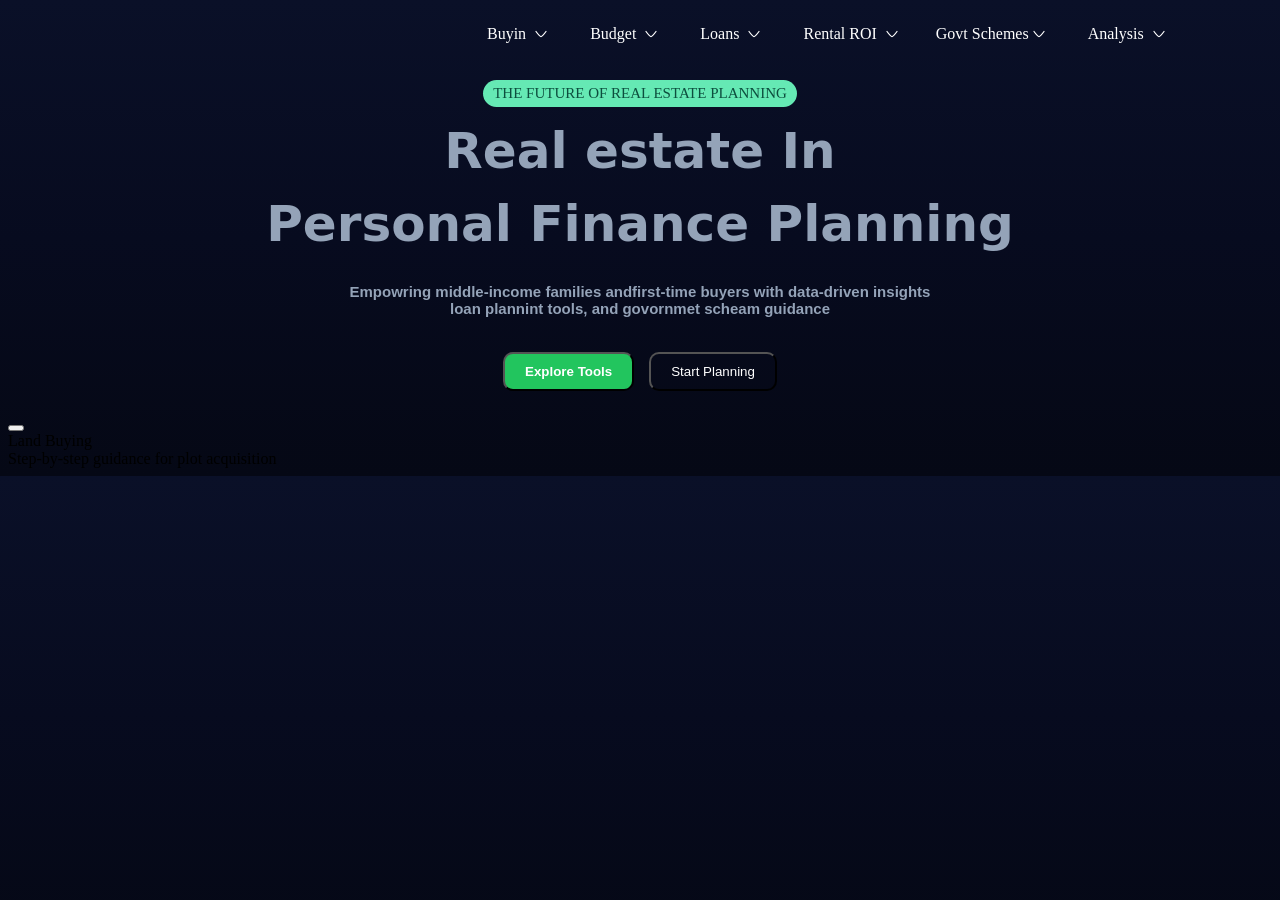
==== index.html @ 66ed5e0a "Add initial HTML structure and styling for the real estate project" ====
<!DOCTYPE html>
<html lang="en">

<head>
    <meta charset="UTF-8">
    <meta name="viewport" content="width=device-width, initial-scale=1.0">
    <title>Document</title>
    <style>
        .logo {
            display: flex;

        }

        .logo img {
            width: 124px;
        }

        .navbar{
            background-color: transparent;
        }

        nav {
            display: flex;
            justify-content: space-around;
            align-items: center;
            font-family: 'Segoe UI';
            color: white;

        }
        .sec1 {
            color: #94a3b8;
        }
        .sec2{
            color: #94a3b8;
        }

        .right ul {
            display: flex;
            gap: 34px;
        }

        .right ul li {
            list-style: none;
            display: flex;
            align-items: center;
            cursor: pointer;
        }

        .right ul li span {
            padding: 0 5px;
        }

        body {
            background: linear-gradient(180deg,
                    #0A1028 0%,
                    #070B1F 50%,
                    #050815 100%);
        }

        .first {
            display: flex;
            flex-direction: column;
            justify-content: center;
            align-items: center;
            gap: 15px;
            padding: 8px;
            margin: 10px
        }

        .first span {

            font-family: system-ui;
            font-size: 50px;
            align-items: center;

        }

        .A button {
            font-size: 15px;
            font-family: bold;
            margin-top: 2px;
            background: rgb(101, 233, 180);
            padding: 5px 10px;
            COLOR: rgb(13, 78, 62);
            border-radius: 20px;
            border: none;

        }

        .B {
            font-size: 15px;
            width: 47vw;
            text-align: center;
            font-family: sans-serif;
            color: #94a3b8;
        }

        .second {
            display: flex;
            gap: 15px;
            padding: 5px;
        }

        .second button {
            padding: 10px 20px;

            border-radius: 10px;
            border: 1 black;
        }

        .a {
            background: #22c55e;
            text-align: center;
            font-style: bold;

        }

        .a div {
            color: white;
        }

        .b {
            background: transparent;
            color: white;
        }

        .flex {
            display: flex;

        }
    </style>
</head>

<body>
    <header>
        <nav class="navbar">
            <div class="logo">
                <img src="realestate img.jpeg" alt="">
            </div>
            <div class="right">
                <ul>
                    <li><span> Buyin </span><svg xmlns="http://www.w3.org/2000/svg" viewBox="0 0 24 24" width="20"
                            height="20" color="currentColor" fill="none" stroke="currentColor" stroke-width="1.5"
                            stroke-linecap="round" stroke-linejoin="round">
                            <path d="M18 9.00005C18 9.00005 13.5811 15 12 15C10.4188 15 6 9 6 9"></path>
                        </svg>
                    </li>

                    <li><span> Budget </span><svg xmlns="http://www.w3.org/2000/svg" viewBox="0 0 24 24" width="20"
                            height="20" color="currentColor" fill="none" stroke="currentColor" stroke-width="1.5"
                            stroke-linecap="round" stroke-linejoin="round">
                            <path d="M18 9.00005C18 9.00005 13.5811 15 12 15C10.4188 15 6 9 6 9"></path>
                        </svg>
                    </li>

                    <li><span> Loans </span><svg xmlns="http://www.w3.org/2000/svg" viewBox="0 0 24 24" width="20"
                            height="20" color="currentColor" fill="none" stroke="currentColor" stroke-width="1.5"
                            stroke-linecap="round" stroke-linejoin="round">
                            <path d="M18 9.00005C18 9.00005 13.5811 15 12 15C10.4188 15 6 9 6 9"></path>
                        </svg>
                    </li>

                    <li><span> Rental ROI </span><svg xmlns="http://www.w3.org/2000/svg" viewBox="0 0 24 24" width="20"
                            height="20" color="currentColor" fill="none" stroke="currentColor" stroke-width="1.5"
                            stroke-linecap="round" stroke-linejoin="round">
                            <path d="M18 9.00005C18 9.00005 13.5811 15 12 15C10.4188 15 6 9 6 9"></path>
                        </svg>
                    </li>

                    <li> Govt Schemes </span><svg xmlns="http://www.w3.org/2000/svg" viewBox="0 0 24 24" width="20"
                            height="20" color="currentColor" fill="none" stroke="currentColor" stroke-width="1.5"
                            stroke-linecap="round" stroke-linejoin="round">
                            <path d="M18 9.00005C18 9.00005 13.5811 15 12 15C10.4188 15 6 9 6 9"></path>
                        </svg>
                    </li>

                    <li><span> Analysis </span><svg xmlns="http://www.w3.org/2000/svg" viewBox="0 0 24 24" width="20"
                            height="20" color="currentColor" fill="none" stroke="currentColor" stroke-width="1.5"
                            stroke-linecap="round" stroke-linejoin="round">
                            <path d="M18 9.00005C18 9.00005 13.5811 15 12 15C10.4188 15 6 9 6 9"></path>
                        </svg>
                    </li>

                </ul>
            </div>

        </nav>
    </header>
    <main>
        <section class="first">
            <div class="A">
                <button>
                    THE FUTURE OF REAL ESTATE PLANNING
                </button>
            </div >
            <span class="sec1"> <b>Real estate In</b></span>
            <span class="sec2"> <b>Personal Finance Planning</b></span>

            <p class="B"> <b> Empowring middle-income families andfirst-time buyers with data-driven insights loan
                    plannint tools, and govornmet scheam guidance</b></p>    

            <section class="second">
                <button class="a">
                    <div> <b>Explore Tools</b></div>
                </button>

                <button class="b">
                    <div> <b></b>Start Planning</b></div>
                </button>
               </section>       
          
            
        </section>
        <section class="third">
            <div class="grid">
                <div class="item">
                    <button class="btn1"></button>
                    <div class="item-lang1">Land Buying</div>
                    <div class="item-lang2"> Step-by-step guidance for plot acquisition</div>
                </div>
            </div>
        </section>

    </main>
</body>

</html>
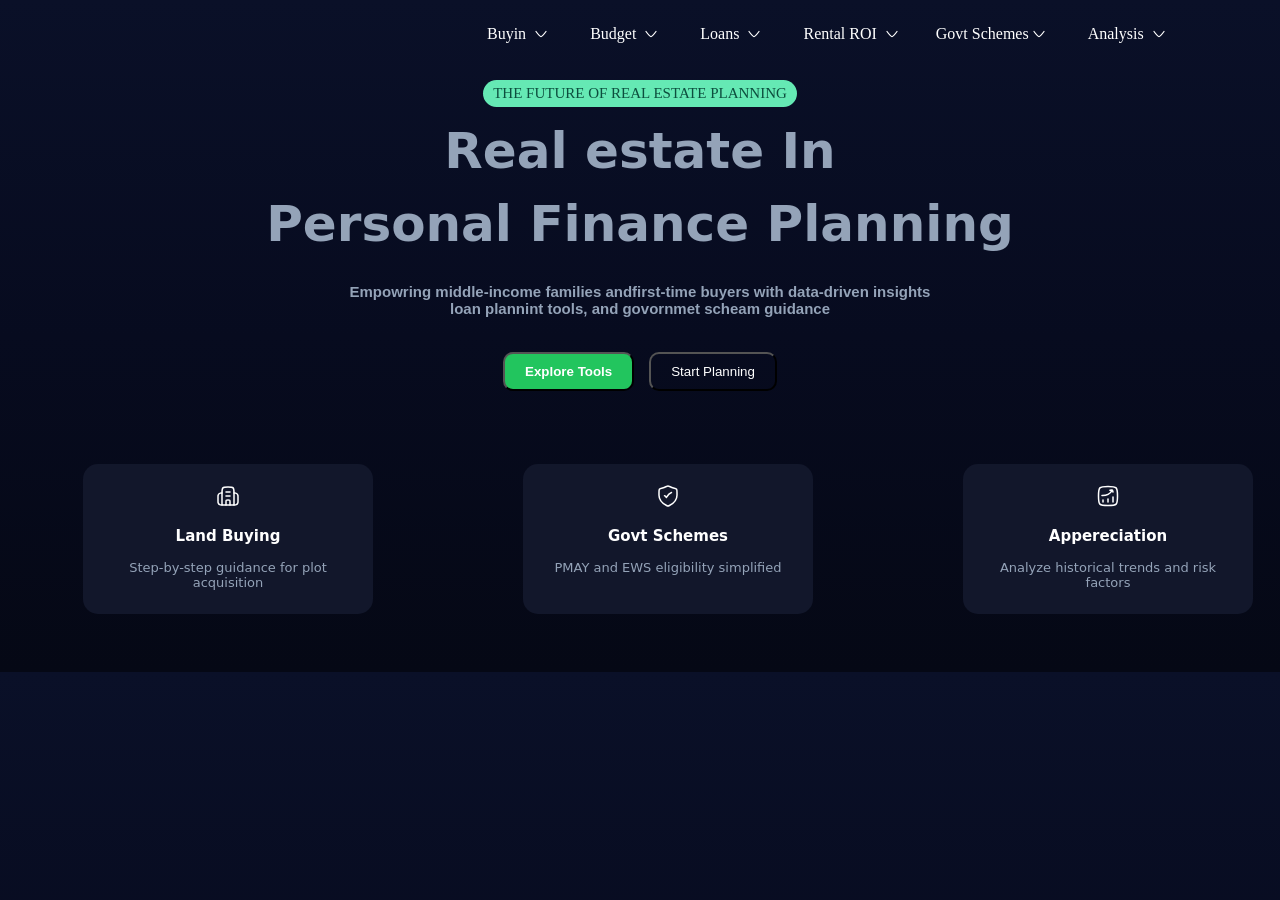
==== commit e8a24b8b: "Refactor HTML and CSS structure for improved layout and readability" ====
--- a/index.html
+++ b/index.html
@@ -5,130 +5,7 @@
     <meta charset="UTF-8">
     <meta name="viewport" content="width=device-width, initial-scale=1.0">
     <title>Document</title>
-    <style>
-        .logo {
-            display: flex;
-
-        }
-
-        .logo img {
-            width: 124px;
-        }
-
-        .navbar{
-            background-color: transparent;
-        }
-
-        nav {
-            display: flex;
-            justify-content: space-around;
-            align-items: center;
-            font-family: 'Segoe UI';
-            color: white;
-
-        }
-        .sec1 {
-            color: #94a3b8;
-        }
-        .sec2{
-            color: #94a3b8;
-        }
-
-        .right ul {
-            display: flex;
-            gap: 34px;
-        }
-
-        .right ul li {
-            list-style: none;
-            display: flex;
-            align-items: center;
-            cursor: pointer;
-        }
-
-        .right ul li span {
-            padding: 0 5px;
-        }
-
-        body {
-            background: linear-gradient(180deg,
-                    #0A1028 0%,
-                    #070B1F 50%,
-                    #050815 100%);
-        }
-
-        .first {
-            display: flex;
-            flex-direction: column;
-            justify-content: center;
-            align-items: center;
-            gap: 15px;
-            padding: 8px;
-            margin: 10px
-        }
-
-        .first span {
-
-            font-family: system-ui;
-            font-size: 50px;
-            align-items: center;
-
-        }
-
-        .A button {
-            font-size: 15px;
-            font-family: bold;
-            margin-top: 2px;
-            background: rgb(101, 233, 180);
-            padding: 5px 10px;
-            COLOR: rgb(13, 78, 62);
-            border-radius: 20px;
-            border: none;
-
-        }
-
-        .B {
-            font-size: 15px;
-            width: 47vw;
-            text-align: center;
-            font-family: sans-serif;
-            color: #94a3b8;
-        }
-
-        .second {
-            display: flex;
-            gap: 15px;
-            padding: 5px;
-        }
-
-        .second button {
-            padding: 10px 20px;
-
-            border-radius: 10px;
-            border: 1 black;
-        }
-
-        .a {
-            background: #22c55e;
-            text-align: center;
-            font-style: bold;
-
-        }
-
-        .a div {
-            color: white;
-        }
-
-        .b {
-            background: transparent;
-            color: white;
-        }
-
-        .flex {
-            display: flex;
-
-        }
-    </style>
+    <link rel="stylesheet" href="style.css">
 </head>
 
 <body>
@@ -192,12 +69,12 @@
                 <button>
                     THE FUTURE OF REAL ESTATE PLANNING
                 </button>
-            </div >
+            </div>
             <span class="sec1"> <b>Real estate In</b></span>
             <span class="sec2"> <b>Personal Finance Planning</b></span>
 
             <p class="B"> <b> Empowring middle-income families andfirst-time buyers with data-driven insights loan
-                    plannint tools, and govornmet scheam guidance</b></p>    
+                    plannint tools, and govornmet scheam guidance</b></p>
 
             <section class="second">
                 <button class="a">
@@ -207,17 +84,79 @@
                 <button class="b">
                     <div> <b></b>Start Planning</b></div>
                 </button>
-               </section>       
-          
-            
+            </section>
+
+
         </section>
         <section class="third">
             <div class="grid">
                 <div class="item">
-                    <button class="btn1"></button>
-                    <div class="item-lang1">Land Buying</div>
+                    <div class="photo1"><svg xmlns="http://www.w3.org/2000/svg" viewBox="0 0 24 24" width="24"
+                            height="24" color="currentColor" fill="none" stroke="currentColor" stroke-width="1.5"
+                            stroke-linecap="round" stroke-linejoin="round">
+                            <path
+                                d="M6 21C5.07003 21 4.60504 21 4.22354 20.8978C3.18827 20.6204 2.37962 19.8117 2.10222 18.7765C2 18.395 2 17.93 2 17V13C2 12.07 2 11.605 2.10222 11.2235C2.37962 10.1883 3.18827 9.37962 4.22354 9.10222C4.60504 9 5.07003 9 6 9">
+                            </path>
+                            <path
+                                d="M18 21C18.93 21 19.395 21 19.7765 20.8978C20.8117 20.6204 21.6204 19.8117 21.8978 18.7765C22 18.395 22 17.93 22 17V13C22 12.07 22 11.605 21.8978 11.2235C21.6204 10.1883 20.8117 9.37962 19.7765 9.10222C19.395 9 18.93 9 18 9">
+                            </path>
+                            <path
+                                d="M18 21V9C18 6.17157 18 4.75736 17.1213 3.87868C16.2426 3 14.8284 3 12 3C9.17157 3 7.75736 3 6.87868 3.87868C6 4.75736 6 6.17157 6 9V21H18Z">
+                            </path>
+                            <path
+                                d="M10 21V18C10 17.0572 10 16.5858 10.2929 16.2929C10.5858 16 11.0572 16 12 16C12.9428 16 13.4142 16 13.7071 16.2929C14 16.5858 14 17.0572 14 18V21">
+                            </path>
+                            <path d="M10 8H14"></path>
+                            <path d="M10 12H14"></path>
+                        </svg>
+                    </div>
+                    <div class="item-lang1"> <b>Land Buying</b></div>
                     <div class="item-lang2"> Step-by-step guidance for plot acquisition</div>
                 </div>
+
+
+
+            </div>
+            <div class="grid">
+                <div class="item">
+                    <div class="photo1"><svg xmlns="http://www.w3.org/2000/svg" viewBox="0 0 24 24" width="24"
+                            height="24" color="currentColor" fill="none" stroke="currentColor" stroke-width="1.5"
+                            stroke-linecap="round">
+                            <path
+                                d="M20.9922 11.1833V8.28029C20.9922 6.64029 20.9922 5.82028 20.5881 5.28529C20.184 4.75029 19.2703 4.49056 17.4429 3.9711C16.1944 3.6162 15.0938 3.18863 14.2145 2.79829C13.0156 2.2661 12.4161 2 11.9922 2C11.5682 2 10.9688 2.2661 9.7699 2.79829C8.89057 3.18863 7.79002 3.61619 6.54152 3.9711C4.71411 4.49056 3.80041 4.75029 3.3963 5.28529C2.99219 5.82028 2.99219 6.64029 2.99219 8.28029V11.1833C2.99219 16.8085 8.05496 20.1835 10.5861 21.5194C11.1932 21.8398 11.4968 22 11.9922 22C12.4876 22 12.7911 21.8398 13.3982 21.5194C15.9294 20.1835 20.9922 16.8085 20.9922 11.1833Z">
+                            </path>
+                            <path
+                                d="M8.49219 11.8333C8.49219 11.8333 9.36719 11.8333 10.2422 13.5C10.2422 13.5 13.0216 9.33333 15.4922 8.5"
+                                stroke-linejoin="round"></path>
+                        </svg>
+                    </div>
+                    <div class="item-lang1"> <b>Govt Schemes</b></div>
+                    <div class="item-lang2"> PMAY and EWS eligibility simplified</div>
+                </div>
+
+
+
+            </div>
+            <div class="grid">
+                <div class="item">
+                    <div class="photo1"><svg xmlns="http://www.w3.org/2000/svg" viewBox="0 0 24 24" width="24"
+                            height="24" color="currentColor" fill="none" stroke="currentColor" stroke-width="1.5"
+                            stroke-linecap="round" stroke-linejoin="round">
+                            <path
+                                d="M7 18V16M12 18V15M17 18V13M2.5 12C2.5 7.52166 2.5 5.28249 3.89124 3.89124C5.28249 2.5 7.52166 2.5 12 2.5C16.4783 2.5 18.7175 2.5 20.1088 3.89124C21.5 5.28249 21.5 7.52166 21.5 12C21.5 16.4783 21.5 18.7175 20.1088 20.1088C18.7175 21.5 16.4783 21.5 12 21.5C7.52166 21.5 5.28249 21.5 3.89124 20.1088C2.5 18.7175 2.5 16.4783 2.5 12Z">
+                            </path>
+                            <path
+                                d="M5.99219 11.4863C8.14729 11.5581 13.0341 11.2328 15.8137 6.82132M13.9923 6.28835L15.8678 5.98649C16.0964 5.95738 16.432 6.13785 16.5145 6.35298L17.0104 7.99142">
+                            </path>
+                        </svg>
+                        </svg>
+                    </div>
+                    <div class="item-lang1"> <b>Appereciation</b></div>
+                    <div class="item-lang2"> Analyze historical trends and risk factors</div>
+                </div>
+
+
+
             </div>
         </section>
 
--- a/style.css
+++ b/style.css
@@ -0,0 +1,162 @@
+    .logo {
+        display: flex;
+
+    }
+
+    .logo img {
+        width: 124px;
+    }
+
+    .navbar {
+        background-color: transparent;
+    }
+
+    nav {
+        display: flex;
+        justify-content: space-around;
+        align-items: center;
+        font-family: 'Segoe UI';
+        color: white;
+
+    }
+
+    .sec1 {
+        color: #94a3b8;
+    }
+
+    .sec2 {
+        color: #94a3b8;
+    }
+
+    .right ul {
+        display: flex;
+        gap: 34px;
+    }
+
+    .right ul li {
+        list-style: none;
+        display: flex;
+        align-items: center;
+        cursor: pointer;
+    }
+
+    .right ul li span {
+        padding: 0 5px;
+    }
+
+    body {
+        background: linear-gradient(180deg,
+                #0A1028 0%,
+                #070B1F 50%,
+                #050815 100%);
+    }
+
+    .first {
+        display: flex;
+        flex-direction: column;
+        justify-content: center;
+        align-items: center;
+        gap: 15px;
+        padding: 8px;
+        margin: 10px
+    }
+
+    .first span {
+
+        font-family: system-ui;
+        font-size: 50px;
+        align-items: center;
+
+    }
+
+    .A button {
+        font-size: 15px;
+        font-family: bold;
+        margin-top: 2px;
+        background: rgb(101, 233, 180);
+        padding: 5px 10px;
+        COLOR: rgb(13, 78, 62);
+        border-radius: 20px;
+        border: none;
+
+    }
+
+    .B {
+        font-size: 15px;
+        width: 47vw;
+        text-align: center;
+        font-family: sans-serif;
+        color: #94a3b8;
+    }
+
+    .second {
+        display: flex;
+        gap: 15px;
+        padding: 5px;
+    }
+
+    .second button {
+        padding: 10px 20px;
+
+        border-radius: 10px;
+        border: 1 black;
+    }
+
+    .a {
+        background: #22c55e;
+        text-align: center;
+        font-style: bold;
+
+    }
+
+    .a div {
+        color: white;
+    }
+
+    .b {
+        background: transparent;
+        color: white;
+    }
+
+    .flex {
+        display: flex;
+
+    }
+    .third{
+        display: grid;
+        grid-template-columns: 1fr 1fr 1fr;
+    }
+
+    .grid {
+        padding: 20px;
+        margin: 50px 75px;
+        background: #12172b;
+        border-radius: 15px;
+        width: 250px;
+        height: 110px;
+        text-align: center;
+        
+       
+    }
+
+    .item-lang1 {
+        color: white;
+        font-size: 15px;
+        font-family: system-ui;
+        padding-top: 15px;
+    }
+
+    .item-lang2 {
+        color: #94a3b8;
+        font-size: 13px;
+        font-family: system-ui;
+        padding-top: 15px;
+
+    }
+
+    .photo1 {
+        width: 100%;
+        height: 100%;
+        border-radius: 10px;
+        filter: invert(1);
+    }
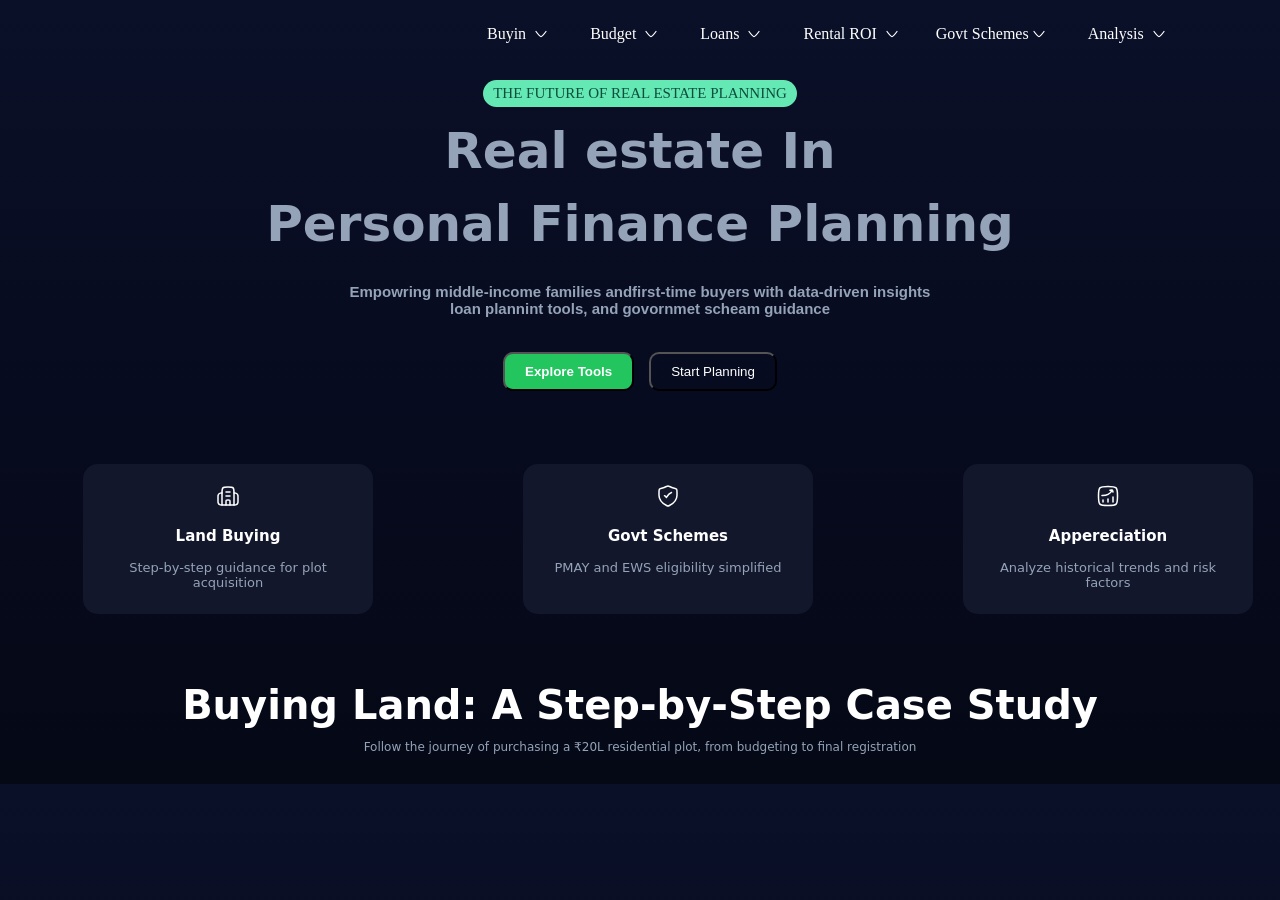
==== commit 4acde890: "Add new section and its css" ====
--- a/index.html
+++ b/index.html
@@ -114,8 +114,6 @@
                     <div class="item-lang2"> Step-by-step guidance for plot acquisition</div>
                 </div>
 
-
-
             </div>
             <div class="grid">
                 <div class="item">
@@ -160,6 +158,13 @@
             </div>
         </section>
 
+        <section class="fourth">
+            <div class="full">
+                <span class="sec"><b>Buying Land: A Step-by-Step Case Study</b></span>
+                <p>Follow the journey of purchasing a ₹20L residential plot, from budgeting to final registration</p>
+            </div>
+        </section>
+
     </main>
 </body>
 
--- a/style.css
+++ b/style.css
@@ -159,4 +159,24 @@
         height: 100%;
         border-radius: 10px;
         filter: invert(1);
+    }
+    .full {
+        display: flex;
+        flex-direction: column;
+        justify-content: center;
+        align-items: center;
+        gap: 0px;
+        padding: 8px;
+        margin: 10px
+    }
+    .full :nth-child(1) {
+        font-family: system-ui;
+        font-size: 40px;
+        color: white;
+    }
+    .full :nth-child(2) {
+        font-family: system-ui;
+        font-size: 12px;
+        color: #94a3b8;
+        text-align: center;
     }
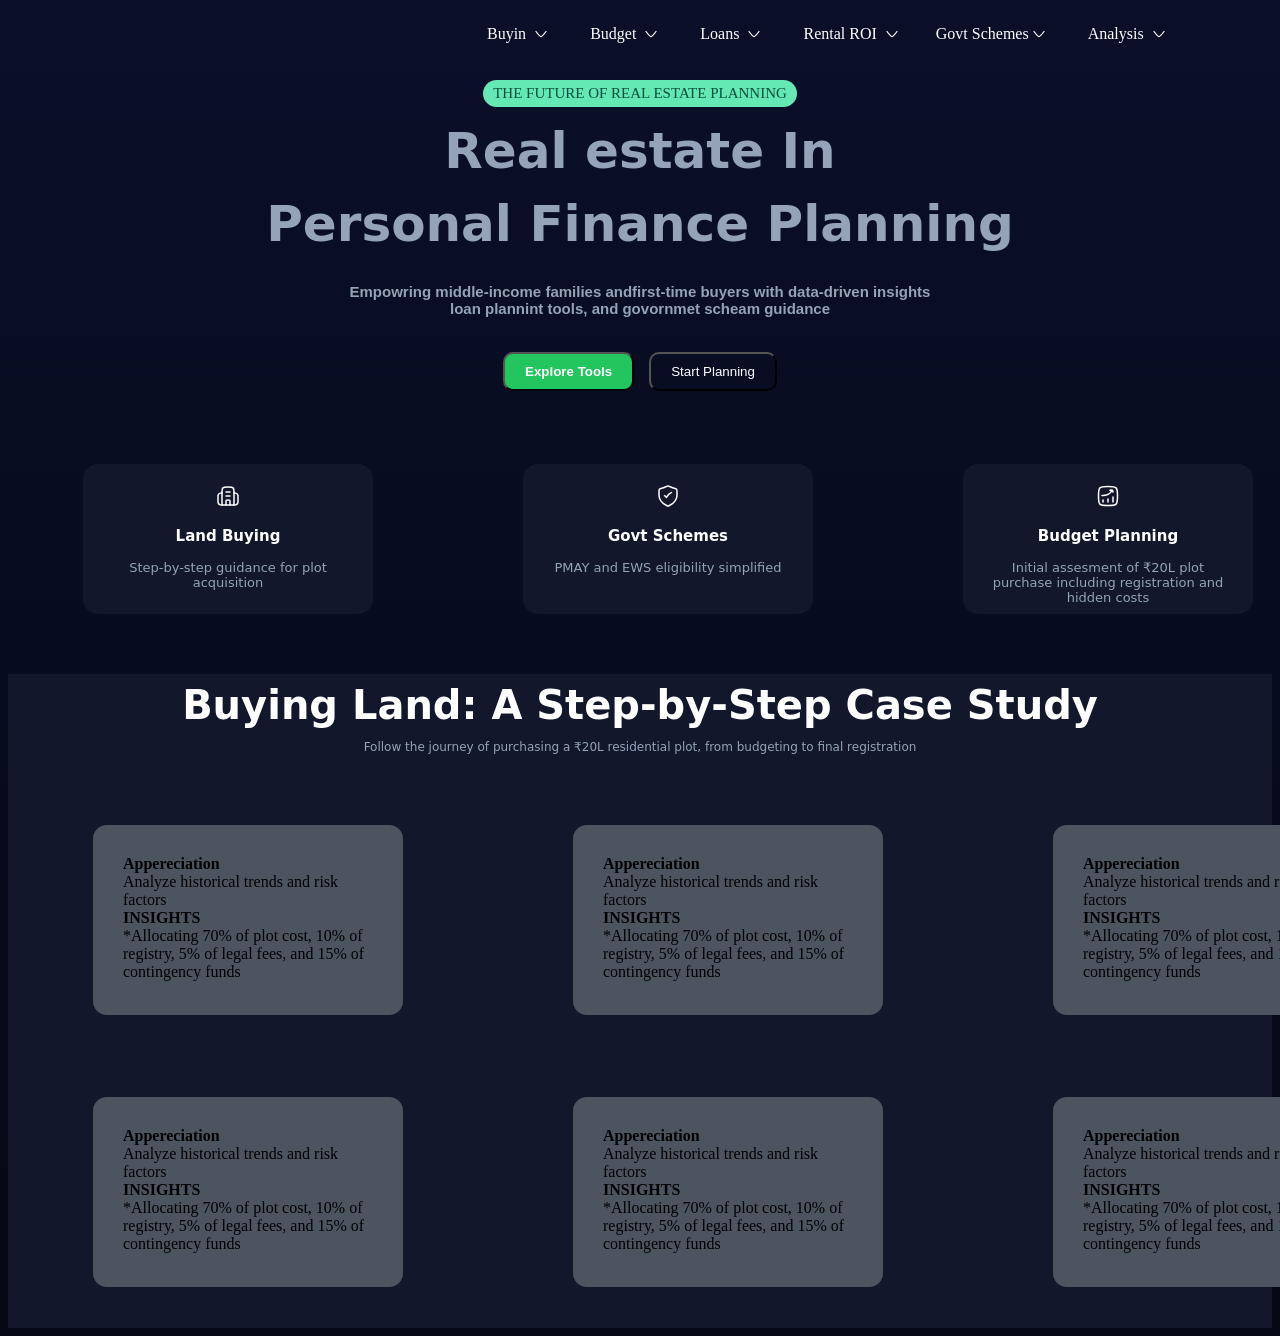
==== commit 3050aa08: "Update budget planning section and add new insights layout" ====
--- a/index.html
+++ b/index.html
@@ -149,8 +149,9 @@
                         </svg>
                         </svg>
                     </div>
-                    <div class="item-lang1"> <b>Appereciation</b></div>
-                    <div class="item-lang2"> Analyze historical trends and risk factors</div>
+                    <div class="item-lang1"> <b>Budget Planning</b></div>
+                    <div class="item-lang2"> Initial assesment of ₹20L plot purchase including registration and hidden
+                        costs</div>
                 </div>
 
 
@@ -163,6 +164,67 @@
                 <span class="sec"><b>Buying Land: A Step-by-Step Case Study</b></span>
                 <p>Follow the journey of purchasing a ₹20L residential plot, from budgeting to final registration</p>
             </div>
+
+
+            <section class="fourth1">
+                <div class="grid1">
+                    <div class="item-lang１"> <b>Appereciation</b></div>
+                    <div class="item-lang２"> Analyze historical trends and risk factors</div>
+
+                    <div class="item-lang３"> <b>INSIGHTS</b></div>
+                    <div class="item-lang４">*Allocating 70% of plot cost, 10% of registry, 5% of legal fees, and 15% of
+                        contingency funds</div>
+                </div>
+
+                <div class="grid2">
+                <div class="item-lang１"> <b>Appereciation</b></div>
+                <div class="item-lang２"> Analyze historical trends and risk factors</div>
+
+                <div class="item-lang３"> <b>INSIGHTS</b></div>
+                <div class="item-lang４">*Allocating 70% of plot cost, 10% of registry, 5% of legal fees, and 15% of
+                    contingency funds</div>
+            </div>
+
+            <div class="grid3">
+                <div class="item-lang１"> <b>Appereciation</b></div>
+                <div class="item-lang２"> Analyze historical trends and risk factors</div>
+
+                <div class="item-lang３"> <b>INSIGHTS</b></div>
+                <div class="item-lang４">*Allocating 70% of plot cost, 10% of registry, 5% of legal fees, and 15% of
+                    contingency funds</div>
+            </div>
+
+            <div class="grid4">
+                <div class="item-lang１"> <b>Appereciation</b></div>
+                <div class="item-lang２"> Analyze historical trends and risk factors</div>
+
+                <div class="item-lang３"> <b>INSIGHTS</b></div>
+                <div class="item-lang４">*Allocating 70% of plot cost, 10% of registry, 5% of legal fees, and 15% of
+                    contingency funds</div>
+            </div>
+
+            <div class="grid5">
+                <div class="item-lang１"> <b>Appereciation</b></div>
+                <div class="item-lang２"> Analyze historical trends and risk factors</div>
+
+                <div class="item-lang３"> <b>INSIGHTS</b></div>
+                <div class="item-lang４">*Allocating 70% of plot cost, 10% of registry, 5% of legal fees, and 15% of
+                    contingency funds</div>
+            </div>
+
+            <div class="grid6">
+                <div class="item-lang１"> <b>Appereciation</b></div>
+                <div class="item-lang２"> Analyze historical trends and risk factors</div>
+
+                <div class="item-lang３"> <b>INSIGHTS</b></div>
+                <div class="item-lang４">*Allocating 70% of plot cost, 10% of registry, 5% of legal fees, and 15% of
+                    contingency funds</div>
+            </div>
+
+
+            </section>
+
+
         </section>
 
     </main>
--- a/style.css
+++ b/style.css
@@ -122,7 +122,8 @@
         display: flex;
 
     }
-    .third{
+
+    .third {
         display: grid;
         grid-template-columns: 1fr 1fr 1fr;
     }
@@ -135,8 +136,8 @@
         width: 250px;
         height: 110px;
         text-align: center;
-        
-       
+
+
     }
 
     .item-lang1 {
@@ -160,6 +161,7 @@
         border-radius: 10px;
         filter: invert(1);
     }
+
     .full {
         display: flex;
         flex-direction: column;
@@ -169,14 +171,91 @@
         padding: 8px;
         margin: 10px
     }
+
     .full :nth-child(1) {
         font-family: system-ui;
         font-size: 40px;
         color: white;
     }
+
     .full :nth-child(2) {
         font-family: system-ui;
         font-size: 12px;
         color: #94a3b8;
         text-align: center;
+    }
+
+    .fourth {
+        background: #12172b;
+    }
+
+    .fourth1 {
+        display: grid;
+        grid-template-columns: 1fr 1fr 1fr;
+    }
+
+
+    .grid1 {
+        padding: 30px;
+        margin: 41px 85px;
+        background: #4c5460;
+        border-radius: 14px;
+        width: 250px;
+        height: 130px;
+        text-align: -webkit-left;
+    }
+
+    .grid2 {
+       padding: 30px;
+        margin: 41px 85px;
+        background: #4c5460;
+        border-radius: 14px;
+        width: 250px;
+        height: 130px;
+        text-align: -webkit-left;
+    }
+    .grid3 {
+        padding: 30px;
+        margin: 41px 85px;
+        background: #4c5460;
+        border-radius: 14px;
+        width: 250px;
+        height: 130px;
+        text-align: -webkit-left;
+    }
+
+    .grid4 {
+     padding: 30px;
+        margin: 41px 85px;
+        background: #4c5460;
+        border-radius: 14px;
+        width: 250px;
+        height: 130px;
+        text-align: -webkit-left;
+    }
+
+    .grid5 {
+       padding: 30px;
+        margin: 41px 85px;
+        background: #4c5460;
+        border-radius: 14px;
+        width: 250px;
+        height: 130px;
+        text-align: -webkit-left;
+    }
+
+    .grid6 {
+ padding: 30px;
+        margin: 41px 85px;
+        background: #4c5460;
+        border-radius: 14px;
+        width: 250px;
+        height: 130px;
+        text-align: -webkit-left;
+    }
+    .fourth-item-lang1 {
+        color: white;
+        font-size: 15px;
+        font-family: system-ui;
+        padding-top: 15px;
     }
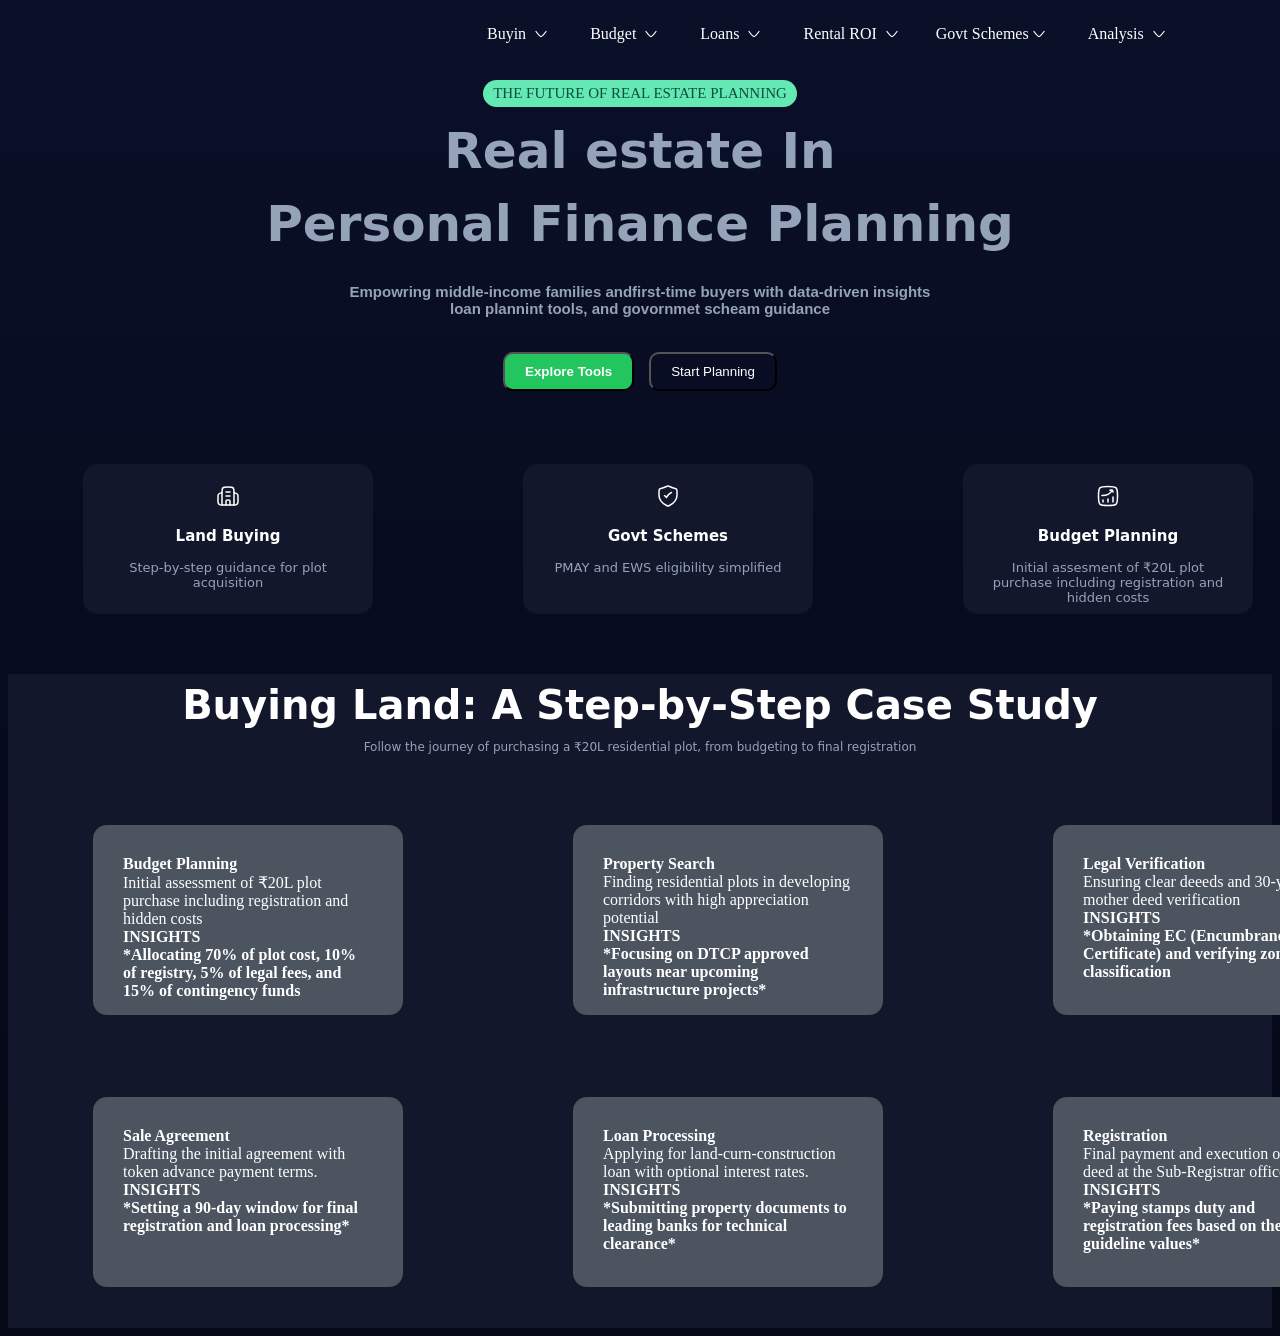
==== commit 5724d3e9: "Update fourth section with budget planning details and enhance CSS for better visibility" ====
--- a/index.html
+++ b/index.html
@@ -168,61 +168,64 @@
 
             <section class="fourth1">
                 <div class="grid1">
-                    <div class="item-lang１"> <b>Appereciation</b></div>
-                    <div class="item-lang２"> Analyze historical trends and risk factors</div>
-
-                    <div class="item-lang３"> <b>INSIGHTS</b></div>
-                    <div class="item-lang４">*Allocating 70% of plot cost, 10% of registry, 5% of legal fees, and 15% of
-                        contingency funds</div>
+                    <div class="item-lang１"> <b>Budget Planning</b></div>
+                    <div class="item-lang２"> Initial assessment of ₹20L plot purchase including registration and hidden
+                        costs</div>
+
+                    <div class="item-lang３"> <b>INSIGHTS</b></div>
+                    <div class="item-lang４"><b>*Allocating 70% of plot cost, 10% of registry, 5% of legal fees, and 15%
+                            of contingency funds</b></div>
                 </div>
 
                 <div class="grid2">
-                <div class="item-lang１"> <b>Appereciation</b></div>
-                <div class="item-lang２"> Analyze historical trends and risk factors</div>
-
-                <div class="item-lang３"> <b>INSIGHTS</b></div>
-                <div class="item-lang４">*Allocating 70% of plot cost, 10% of registry, 5% of legal fees, and 15% of
-                    contingency funds</div>
-            </div>
-
-            <div class="grid3">
-                <div class="item-lang１"> <b>Appereciation</b></div>
-                <div class="item-lang２"> Analyze historical trends and risk factors</div>
-
-                <div class="item-lang３"> <b>INSIGHTS</b></div>
-                <div class="item-lang４">*Allocating 70% of plot cost, 10% of registry, 5% of legal fees, and 15% of
-                    contingency funds</div>
-            </div>
-
-            <div class="grid4">
-                <div class="item-lang１"> <b>Appereciation</b></div>
-                <div class="item-lang２"> Analyze historical trends and risk factors</div>
-
-                <div class="item-lang３"> <b>INSIGHTS</b></div>
-                <div class="item-lang４">*Allocating 70% of plot cost, 10% of registry, 5% of legal fees, and 15% of
-                    contingency funds</div>
-            </div>
-
-            <div class="grid5">
-                <div class="item-lang１"> <b>Appereciation</b></div>
-                <div class="item-lang２"> Analyze historical trends and risk factors</div>
-
-                <div class="item-lang３"> <b>INSIGHTS</b></div>
-                <div class="item-lang４">*Allocating 70% of plot cost, 10% of registry, 5% of legal fees, and 15% of
-                    contingency funds</div>
-            </div>
-
-            <div class="grid6">
-                <div class="item-lang１"> <b>Appereciation</b></div>
-                <div class="item-lang２"> Analyze historical trends and risk factors</div>
-
-                <div class="item-lang３"> <b>INSIGHTS</b></div>
-                <div class="item-lang４">*Allocating 70% of plot cost, 10% of registry, 5% of legal fees, and 15% of
-                    contingency funds</div>
-            </div>
-
-
+                    <div class="item-lang１"> <b>Property Search</b></div>
+                    <div class="item-lang２"> Finding residential plots in developing corridors with high appreciation
+                        potential</div>
+
+                    <div class="item-lang３"> <b>INSIGHTS</b></div>
+                    <div class="item-lang４"><b>*Focusing on DTCP approved layouts near upcoming infrastructure
+                            projects*</b></div>
+                </div>
+
+                <div class="grid3">
+                    <div class="item-lang１"> <b>Legal Verification</b></div>
+                    <div class="item-lang２"> Ensuring clear deeeds and 30-year mother deed verification</div>
+
+                    <div class="item-lang３"> <b>INSIGHTS</b></div>
+                    <div class="item-lang４"><b>*Obtaining EC (Encumbrance Certificate) and verifying zone
+                            classification</b></div>
+                </div>
+
+                <div class="grid4">
+                    <div class="item-lang１"> <b>Sale Agreement</b></div>
+                    <div class="item-lang２"> Drafting the initial agreement with token advance payment terms.</div>
+
+                    <div class="item-lang３"> <b>INSIGHTS</b></div>
+                    <div class="item-lang４"><b>*Setting a 90-day window for final registration and loan processing*</b>
+                    </div>
+                </div>
+
+                <div class="grid5">
+                    <div class="item-lang１"> <b>Loan Processing</b></div>
+                    <div class="item-lang２">Applying for land-curn-construction loan with optional interest rates.</div>
+
+                    <div class="item-lang３"> <b>INSIGHTS</b></div>
+                    <div class="item-lang４"><b>*Submitting property documents to leading banks for technical
+                            clearance*</b></div>
+                </div>
+
+                <div class="grid6">
+                    <div class="item-lang１"> <b>Registration</b></div>
+                    <div class="item-lang２"> Final payment and execution of sale deed at the Sub-Registrar office.</div>
+
+                    <div class="item-lang３"> <b>INSIGHTS</b></div>
+                    <div class="item-lang４"><b>*Paying stamps duty and registration fees based on the latest guideline
+                            values*</b> </div>
+                </div>
             </section>
+
+
+
 
 
         </section>
--- a/style.css
+++ b/style.css
@@ -203,6 +203,7 @@
         width: 250px;
         height: 130px;
         text-align: -webkit-left;
+        color: white;
     }
 
     .grid2 {
@@ -213,6 +214,7 @@
         width: 250px;
         height: 130px;
         text-align: -webkit-left;
+        color: white;
     }
     .grid3 {
         padding: 30px;
@@ -222,6 +224,7 @@
         width: 250px;
         height: 130px;
         text-align: -webkit-left;
+        color: white;
     }
 
     .grid4 {
@@ -232,6 +235,7 @@
         width: 250px;
         height: 130px;
         text-align: -webkit-left;
+        color: white;
     }
 
     .grid5 {
@@ -242,6 +246,7 @@
         width: 250px;
         height: 130px;
         text-align: -webkit-left;
+        color: white;
     }
 
     .grid6 {
@@ -252,8 +257,9 @@
         width: 250px;
         height: 130px;
         text-align: -webkit-left;
-    }
-    .fourth-item-lang1 {
+        color: white;
+    }
+    .fourth1-item-lang1 {
         color: white;
         font-size: 15px;
         font-family: system-ui;
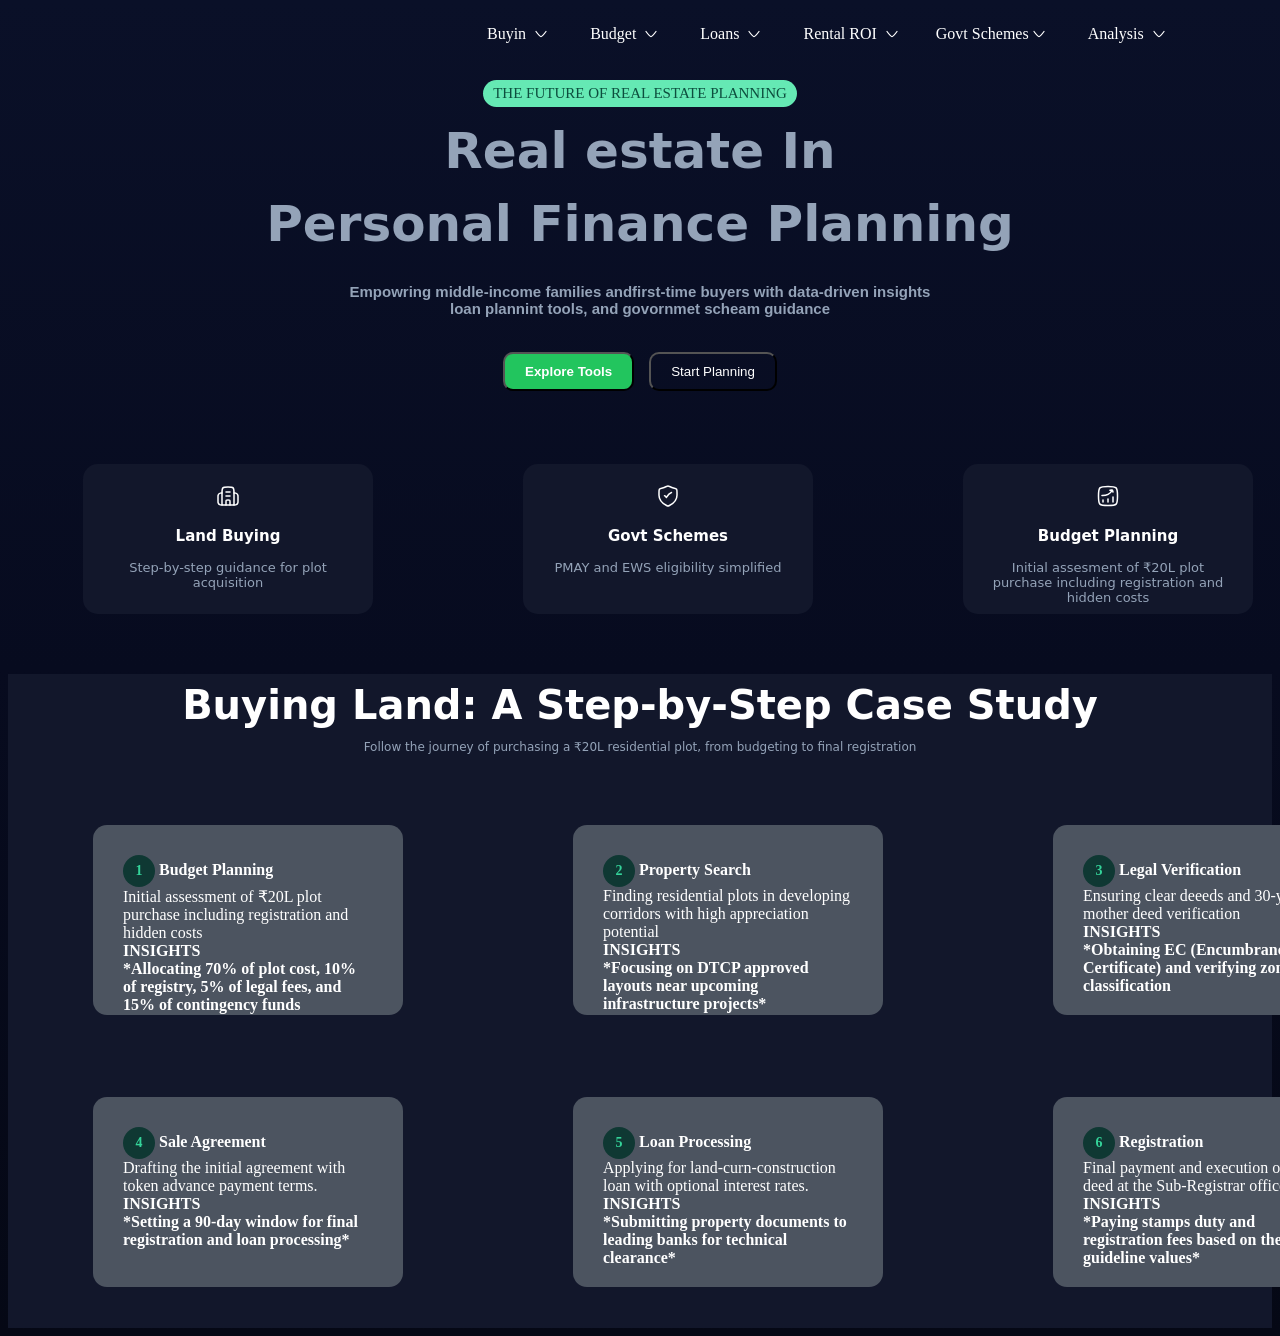
==== commit 60857d96: "Add badges to budget planning and property search sections for better visibility" ====
--- a/index.html
+++ b/index.html
@@ -168,17 +168,18 @@
 
             <section class="fourth1">
                 <div class="grid1">
-                    <div class="item-lang１"> <b>Budget Planning</b></div>
+                    
+                    <div class="item-lang１"><div class="badge">1</div> <b>Budget Planning</b></div>
                     <div class="item-lang２"> Initial assessment of ₹20L plot purchase including registration and hidden
                         costs</div>
 
-                    <div class="item-lang３"> <b>INSIGHTS</b></div>
+                    <div class="item-lang３"><b>INSIGHTS</b></div>
                     <div class="item-lang４"><b>*Allocating 70% of plot cost, 10% of registry, 5% of legal fees, and 15%
                             of contingency funds</b></div>
                 </div>
 
                 <div class="grid2">
-                    <div class="item-lang１"> <b>Property Search</b></div>
+                    <div class="item-lang１"><div class="badge">2</div> <b>Property Search</b></div>
                     <div class="item-lang２"> Finding residential plots in developing corridors with high appreciation
                         potential</div>
 
@@ -188,7 +189,7 @@
                 </div>
 
                 <div class="grid3">
-                    <div class="item-lang１"> <b>Legal Verification</b></div>
+                    <div class="item-lang１"><div class="badge">3</div> <b>Legal Verification</b></div>
                     <div class="item-lang２"> Ensuring clear deeeds and 30-year mother deed verification</div>
 
                     <div class="item-lang３"> <b>INSIGHTS</b></div>
@@ -197,7 +198,7 @@
                 </div>
 
                 <div class="grid4">
-                    <div class="item-lang１"> <b>Sale Agreement</b></div>
+                    <div class="item-lang１"><div class="badge">4</div> <b>Sale Agreement</b></div>
                     <div class="item-lang２"> Drafting the initial agreement with token advance payment terms.</div>
 
                     <div class="item-lang３"> <b>INSIGHTS</b></div>
@@ -206,7 +207,7 @@
                 </div>
 
                 <div class="grid5">
-                    <div class="item-lang１"> <b>Loan Processing</b></div>
+                    <div class="item-lang１"><div class="badge">5</div> <b>Loan Processing</b></div>
                     <div class="item-lang２">Applying for land-curn-construction loan with optional interest rates.</div>
 
                     <div class="item-lang３"> <b>INSIGHTS</b></div>
@@ -215,7 +216,7 @@
                 </div>
 
                 <div class="grid6">
-                    <div class="item-lang１"> <b>Registration</b></div>
+                    <div class="item-lang１"><div class="badge">6</div> <b>Registration</b></div>
                     <div class="item-lang２"> Final payment and execution of sale deed at the Sub-Registrar office.</div>
 
                     <div class="item-lang３"> <b>INSIGHTS</b></div>
--- a/style.css
+++ b/style.css
@@ -207,15 +207,16 @@
     }
 
     .grid2 {
-       padding: 30px;
-        margin: 41px 85px;
-        background: #4c5460;
-        border-radius: 14px;
-        width: 250px;
-        height: 130px;
-        text-align: -webkit-left;
-        color: white;
-    }
+        padding: 30px;
+        margin: 41px 85px;
+        background: #4c5460;
+        border-radius: 14px;
+        width: 250px;
+        height: 130px;
+        text-align: -webkit-left;
+        color: white;
+    }
+
     .grid3 {
         padding: 30px;
         margin: 41px 85px;
@@ -228,7 +229,7 @@
     }
 
     .grid4 {
-     padding: 30px;
+        padding: 30px;
         margin: 41px 85px;
         background: #4c5460;
         border-radius: 14px;
@@ -239,7 +240,7 @@
     }
 
     .grid5 {
-       padding: 30px;
+        padding: 30px;
         margin: 41px 85px;
         background: #4c5460;
         border-radius: 14px;
@@ -250,18 +251,37 @@
     }
 
     .grid6 {
- padding: 30px;
-        margin: 41px 85px;
-        background: #4c5460;
-        border-radius: 14px;
-        width: 250px;
-        height: 130px;
-        text-align: -webkit-left;
-        color: white;
-    }
-    .fourth1-item-lang1 {
+        padding: 30px;
+        margin: 41px 85px;
+        background: #4c5460;
+        border-radius: 14px;
+        width: 250px;
+        height: 130px;
+        text-align: -webkit-left;
+        color: white;
+    }
+
+    /* .fourth1-item-lang1 {
         color: white;
         font-size: 15px;
         font-family: system-ui;
         padding-top: 15px;
+    } */
+
+   
+
+    .badge {
+        width: 32px;
+        height: 32px;
+        background-color: #0f3833;
+        /* Dark green background */
+        color: #34d399;
+        /* Bright green text */
+        border-radius: 50%;
+        /* Makes it a circle */
+        display: inline-flex;
+        align-items: center;
+        justify-content: center;
+        font-size: 14px;
+        font-weight: 600;
     }
